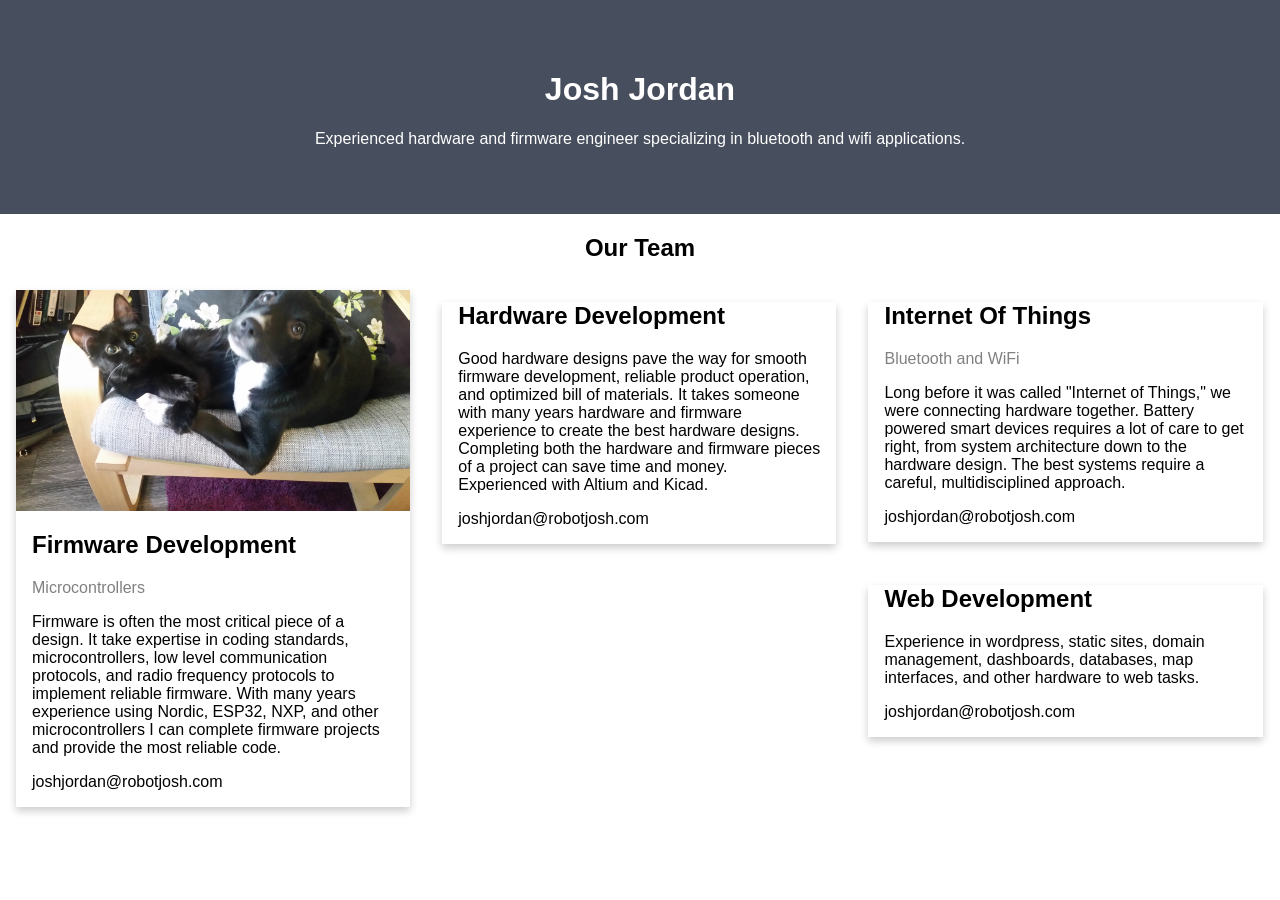
==== index.html @ 79bacc0a "removed duplicate images" ====
<html>
<style>

body {
  font-family: Arial, Helvetica, sans-serif;
  margin: 0;
}

html {
  box-sizing: border-box;
}

*, *:before, *:after {
  box-sizing: inherit;
}

.column {
  float: left;
  width: 33.3%;
  margin-bottom: 16px;
  padding: 0 8px;
}

.card {
  box-shadow: 0 4px 8px 0 rgba(0, 0, 0, 0.2);
  margin: 8px;
}


.about-section {
  padding: 50px;
  text-align: center;
  background-color: #474e5d;
  color: white;
}

.container {
  padding: 0 16px;
}

.container::after, .row::after {
  content: "";
  clear: both;
  display: table;
}

.title {
  color: grey;
}

.button {
  border: none;
  outline: 0;
  display: inline-block;
  padding: 8px;
  color: white;
  background-color: #000;
  text-align: center;
  cursor: pointer;
  width: 100%;
}

.button:hover {
  background-color: #555;
}

@media screen and (max-width: 650px) {
  .column {
    width: 100%;
    display: block;
  }
}
</style>
	<header>
		<title>robotjosh website</title>
	</header>	
	<body>
		<div class="about-section">
			<h1>Josh Jordan</h1>
			<p>Experienced hardware and firmware engineer specializing in bluetooth and wifi applications.</p>
		</div>

		<h2 style="text-align:center">Our Team</h2>
		<div class="row">
			<div class="column">
				<div class="card">
					<img src="/hazgret.jpeg" alt="Jane" style="width:100%">
					<div class="container">
						<h2>Firmware Development</h2>
						<p class="title">Microcontrollers</p>
						<p>Firmware is often the most critical piece of a design. It take expertise in coding standards, microcontrollers, low level communication protocols, and radio frequency protocols to implement reliable firmware. With many years experience using Nordic, ESP32, NXP, and other microcontrollers I can complete firmware projects and provide the most reliable code.</p>
						<p>joshjordan@robotjosh.com</p>
					</div>
				</div>
			</div>

			<div class="column">
				<div class="card">
					<div class="container">
						<h2>Hardware Development</h2>
						<p class="title"></p>
						<p>Good hardware designs pave the way for smooth firmware development, reliable product operation, and optimized bill of materials.  It takes someone with many years hardware and firmware experience to create the best hardware designs.  Completing both the hardware and firmware pieces of a project can save time and money.  Experienced with Altium and Kicad.</p>
						<p>joshjordan@robotjosh.com</p>
					</div>
				</div>
			</div>

			<div class="column">
				<div class="card">
					<div class="container">
						<h2>Internet Of Things</h2>
						<p class="title">Bluetooth and WiFi</p>
						<p>Long before it was called "Internet of Things," we were connecting hardware together.  Battery powered smart devices requires a lot of care to get right, from system architecture down to the hardware design. The best systems require a careful, multidisciplined approach.</p>
						<p>joshjordan@robotjosh.com</p>
					</div>
				</div>
			</div>

			<div class="column">
				<div class="card">
					<div class="container">
						<h2>Web Development</h2>
						<p>Experience in wordpress, static sites, domain management, dashboards, databases, map interfaces, and other hardware to web tasks.</p>
						<p>joshjordan@robotjosh.com</p>
					</div>
				</div>
			</div>

		</div>
	</body>
</html>
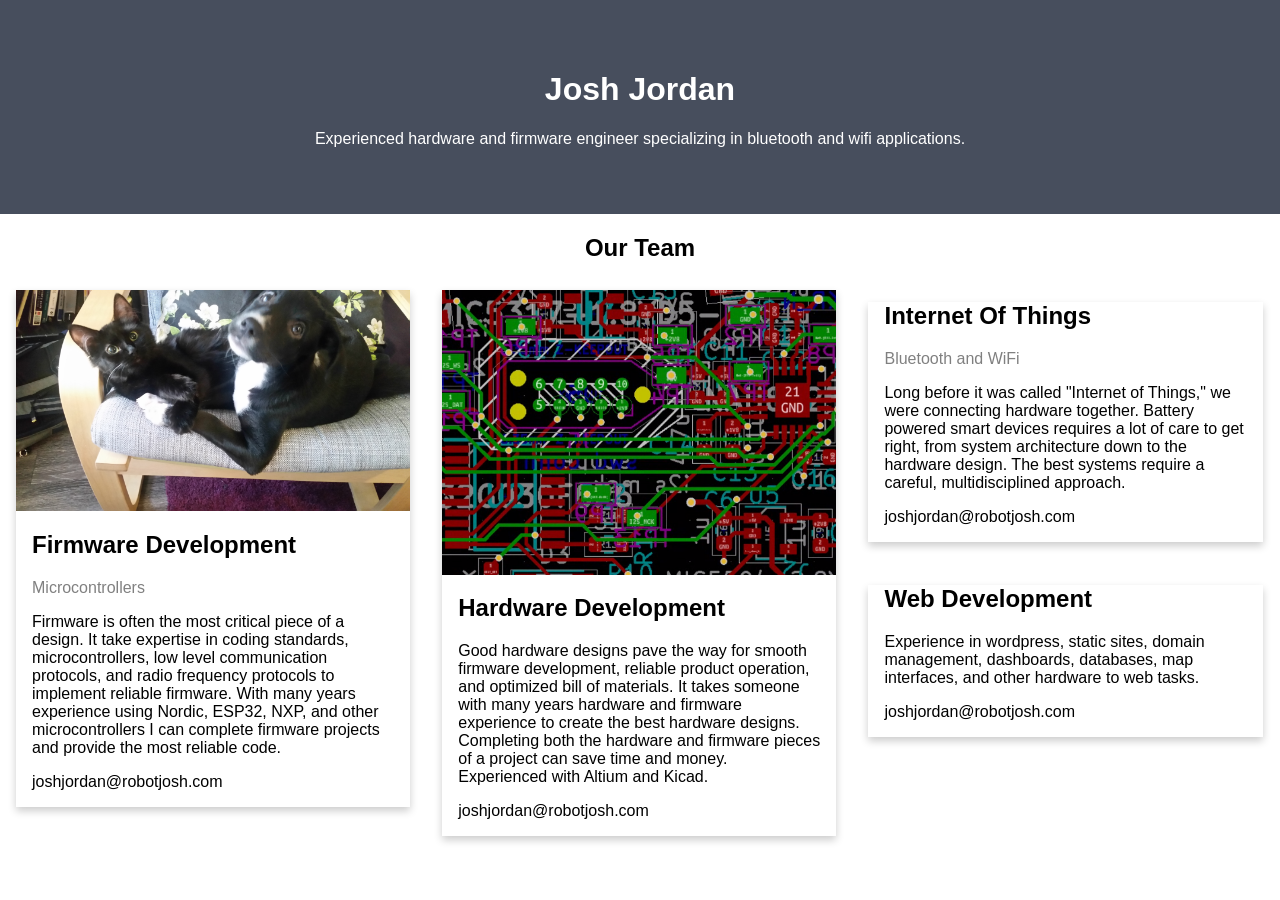
==== commit fb7f0782: "addex circuit png" ====
--- a/index.html
+++ b/index.html
@@ -84,7 +84,7 @@
 		<div class="row">
 			<div class="column">
 				<div class="card">
-					<img src="/hazgret.jpeg" alt="Jane" style="width:100%">
+					<img src="/hazgret.jpeg" alt="animals" style="width:100%">
 					<div class="container">
 						<h2>Firmware Development</h2>
 						<p class="title">Microcontrollers</p>
@@ -96,6 +96,7 @@
 
 			<div class="column">
 				<div class="card">
+					<img src="/circuit.png" alt="circuit" style="width:100%">
 					<div class="container">
 						<h2>Hardware Development</h2>
 						<p class="title"></p>
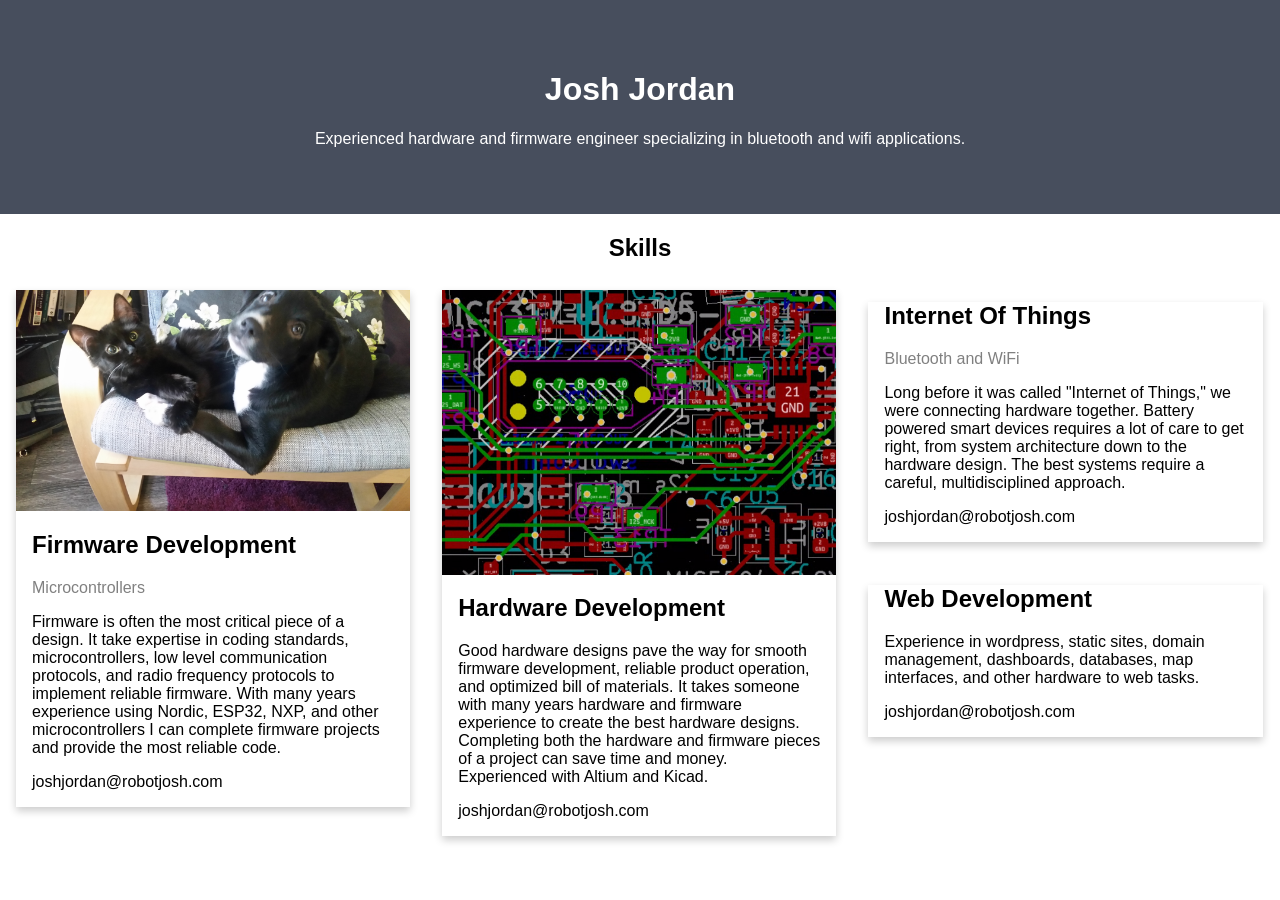
==== commit 41ab69a1: "changed our team to skills" ====
--- a/index.html
+++ b/index.html
@@ -80,7 +80,7 @@
 			<p>Experienced hardware and firmware engineer specializing in bluetooth and wifi applications.</p>
 		</div>
 
-		<h2 style="text-align:center">Our Team</h2>
+		<h2 style="text-align:center">Skills</h2>
 		<div class="row">
 			<div class="column">
 				<div class="card">
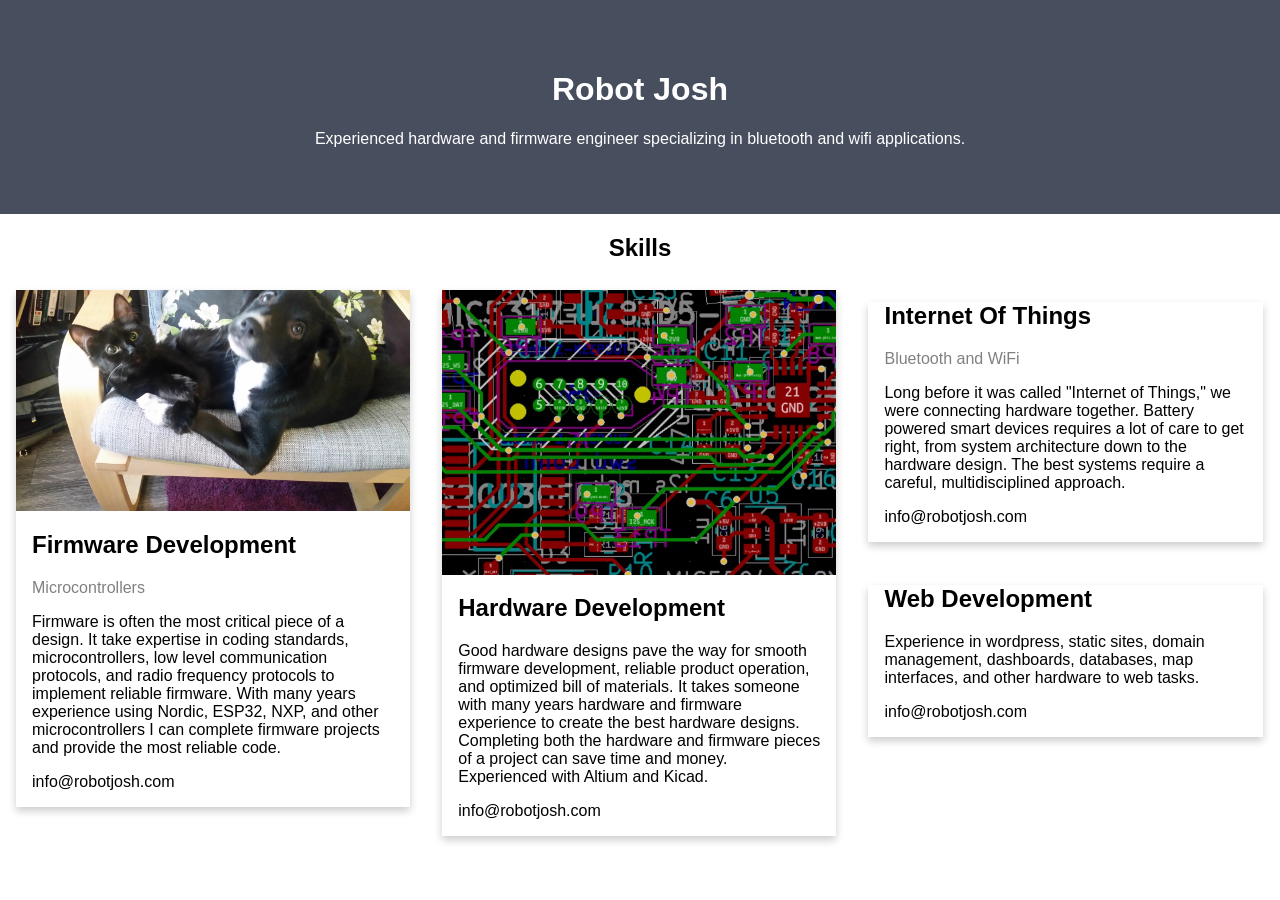
==== commit 59138ec7: "Update index.html" ====
--- a/index.html
+++ b/index.html
@@ -76,7 +76,7 @@
 	</header>	
 	<body>
 		<div class="about-section">
-			<h1>Josh Jordan</h1>
+			<h1>Robot Josh</h1>
 			<p>Experienced hardware and firmware engineer specializing in bluetooth and wifi applications.</p>
 		</div>
 
@@ -89,7 +89,7 @@
 						<h2>Firmware Development</h2>
 						<p class="title">Microcontrollers</p>
 						<p>Firmware is often the most critical piece of a design. It take expertise in coding standards, microcontrollers, low level communication protocols, and radio frequency protocols to implement reliable firmware. With many years experience using Nordic, ESP32, NXP, and other microcontrollers I can complete firmware projects and provide the most reliable code.</p>
-						<p>joshjordan@robotjosh.com</p>
+						<p>info@robotjosh.com</p>
 					</div>
 				</div>
 			</div>
@@ -101,7 +101,7 @@
 						<h2>Hardware Development</h2>
 						<p class="title"></p>
 						<p>Good hardware designs pave the way for smooth firmware development, reliable product operation, and optimized bill of materials.  It takes someone with many years hardware and firmware experience to create the best hardware designs.  Completing both the hardware and firmware pieces of a project can save time and money.  Experienced with Altium and Kicad.</p>
-						<p>joshjordan@robotjosh.com</p>
+						<p>info@robotjosh.com</p>
 					</div>
 				</div>
 			</div>
@@ -112,7 +112,7 @@
 						<h2>Internet Of Things</h2>
 						<p class="title">Bluetooth and WiFi</p>
 						<p>Long before it was called "Internet of Things," we were connecting hardware together.  Battery powered smart devices requires a lot of care to get right, from system architecture down to the hardware design. The best systems require a careful, multidisciplined approach.</p>
-						<p>joshjordan@robotjosh.com</p>
+						<p>info@robotjosh.com</p>
 					</div>
 				</div>
 			</div>
@@ -122,7 +122,7 @@
 					<div class="container">
 						<h2>Web Development</h2>
 						<p>Experience in wordpress, static sites, domain management, dashboards, databases, map interfaces, and other hardware to web tasks.</p>
-						<p>joshjordan@robotjosh.com</p>
+						<p>info@robotjosh.com</p>
 					</div>
 				</div>
 			</div>
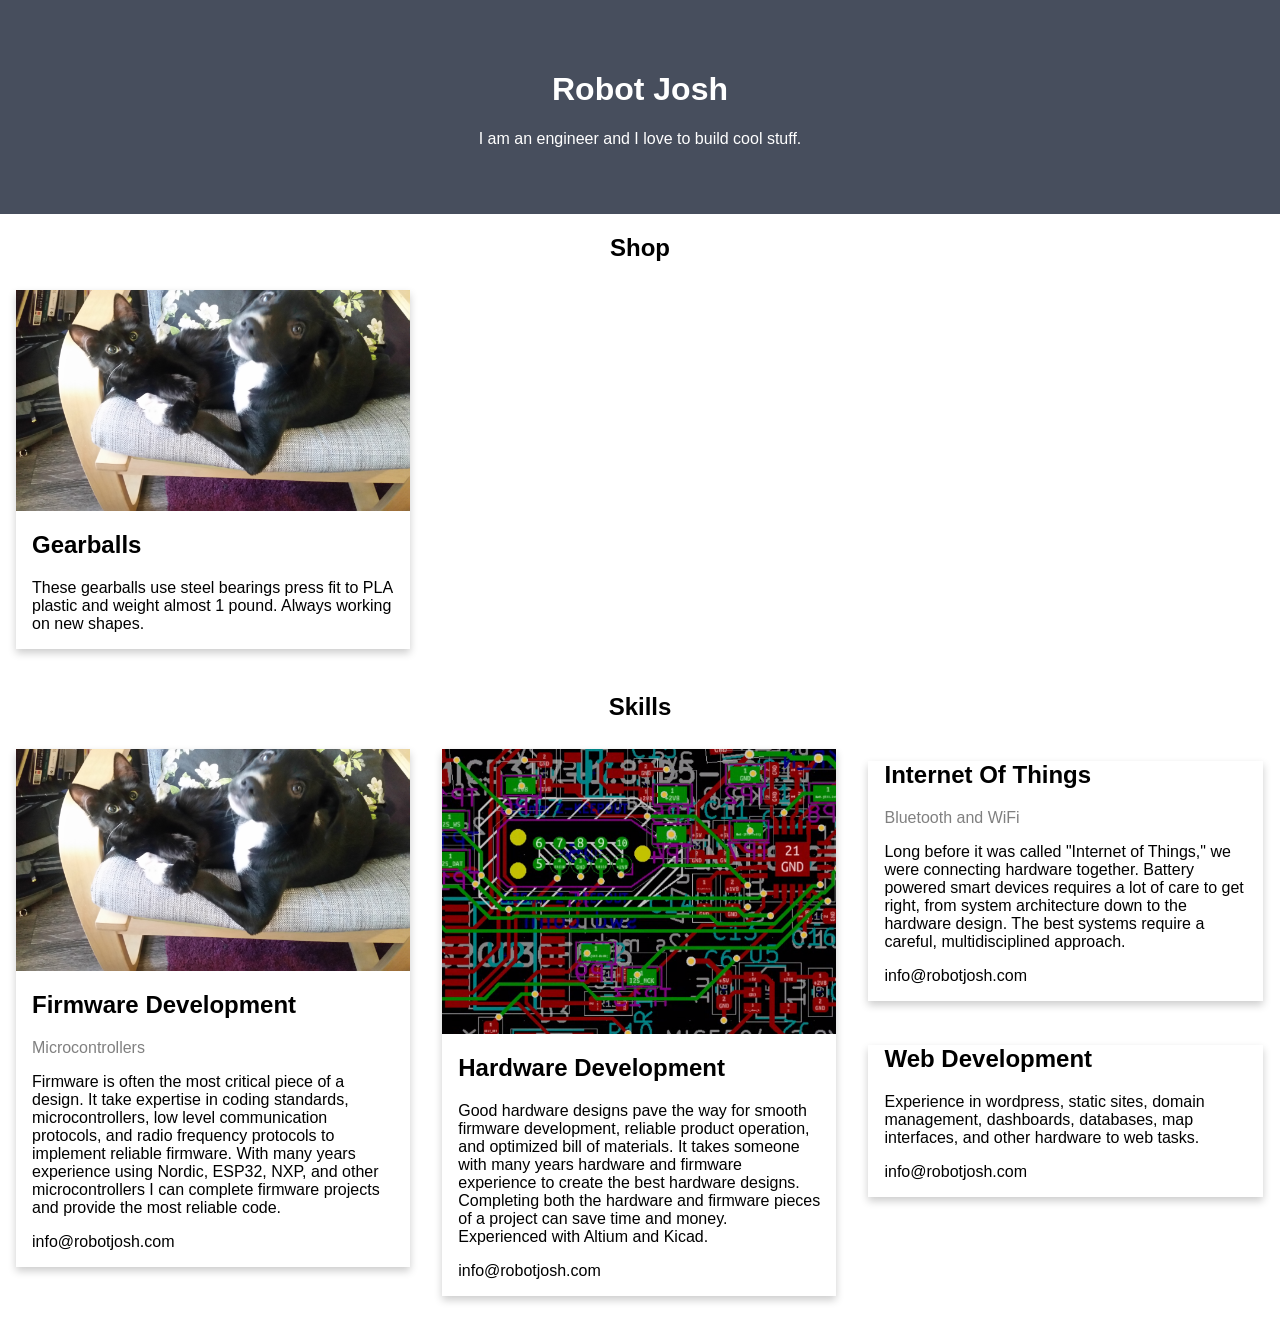
==== commit 6de76118: "Update index.html" ====
--- a/index.html
+++ b/index.html
@@ -77,9 +77,20 @@
 	<body>
 		<div class="about-section">
 			<h1>Robot Josh</h1>
-			<p>Experienced hardware and firmware engineer specializing in bluetooth and wifi applications.</p>
+			<p>I am an engineer and I love to build cool stuff.</p>
 		</div>
-
+		<h2 style="text-align:center">Shop</h2>
+		<div class="row">
+			<div class="column">
+				<div class="card">
+					<img src="/hazgret.jpeg" alt="gearball" style="width:100%">
+					<div class="container">
+						<h2>Gearballs</h2>
+						<p>These gearballs use steel bearings press fit to PLA plastic and weight almost 1 pound. Always working on new shapes.</p>
+					</div>
+				</div>
+			</div>
+		</div>
 		<h2 style="text-align:center">Skills</h2>
 		<div class="row">
 			<div class="column">
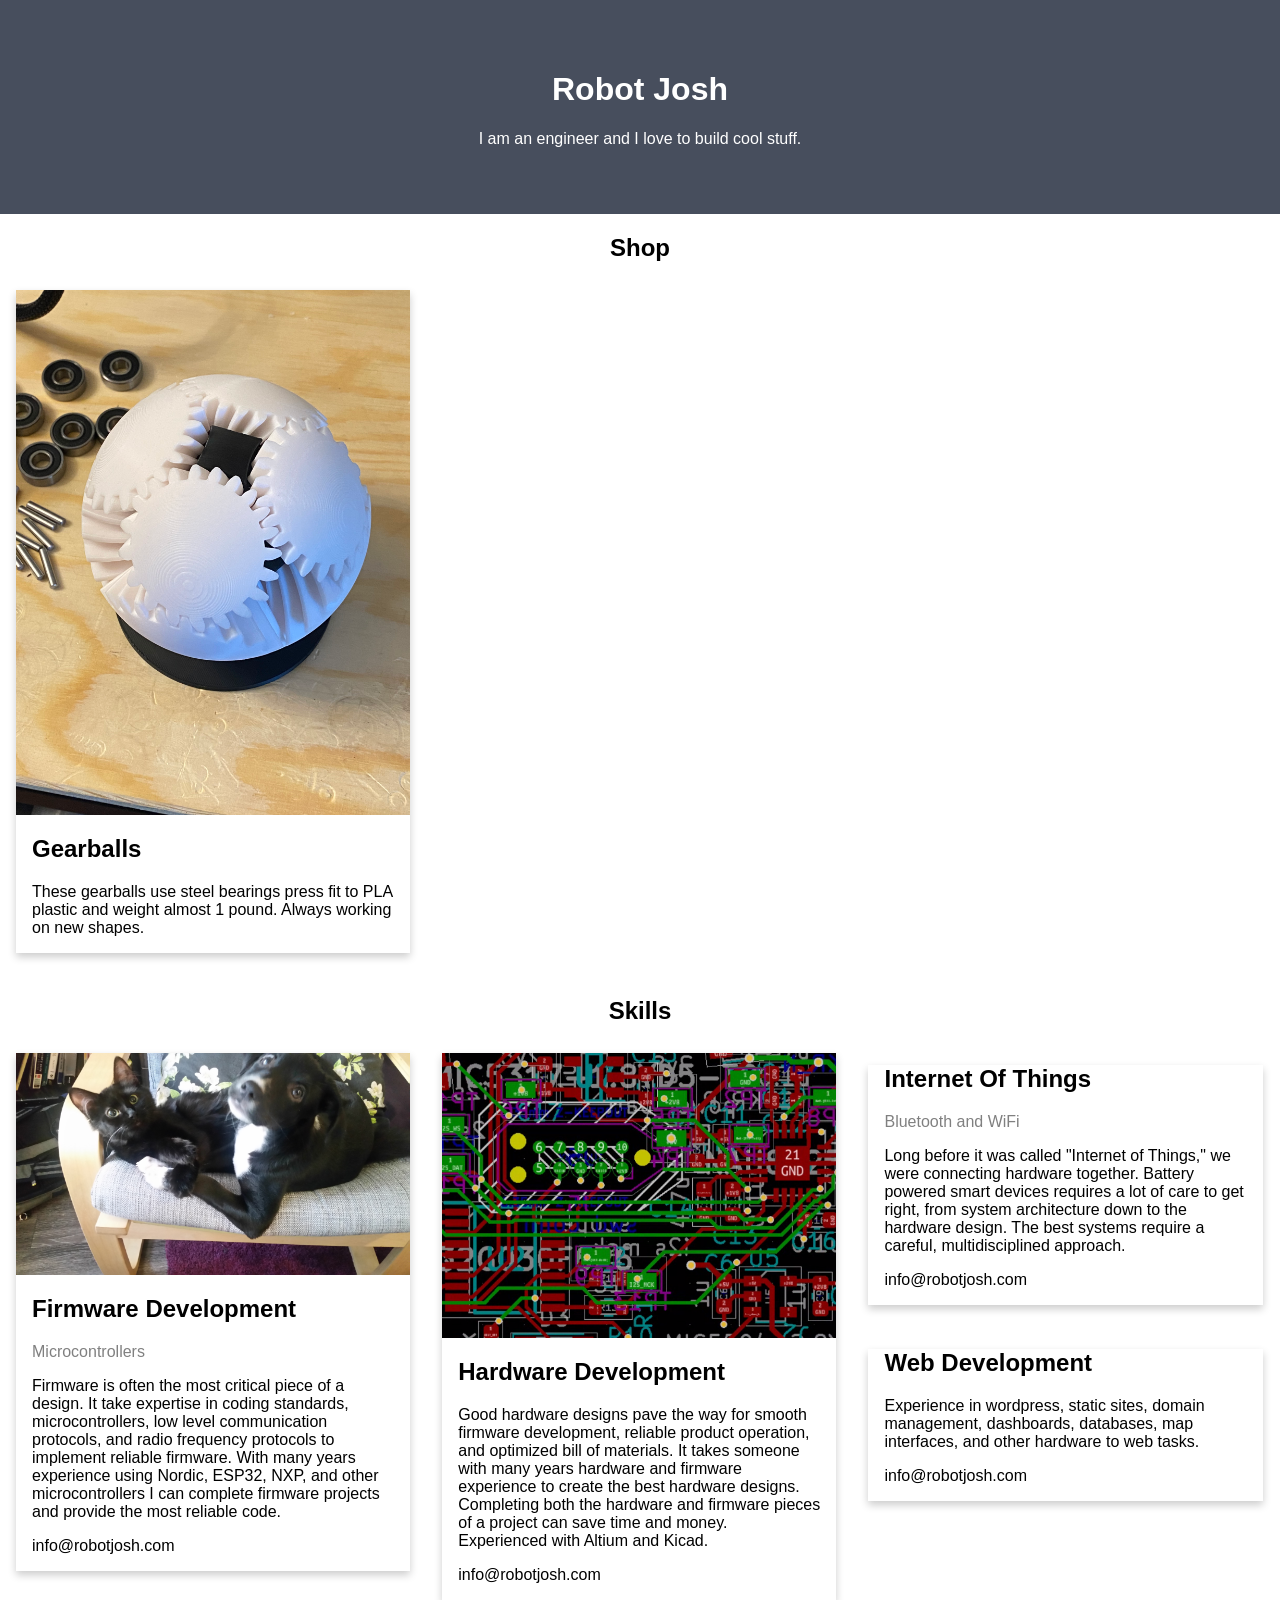
==== commit 57d6f326: "Update index.html" ====
--- a/index.html
+++ b/index.html
@@ -83,7 +83,7 @@
 		<div class="row">
 			<div class="column">
 				<div class="card">
-					<img src="/hazgret.jpeg" alt="gearball" style="width:100%">
+					<img src="/plaingearball.jpeg" alt="gearball" style="width:100%">
 					<div class="container">
 						<h2>Gearballs</h2>
 						<p>These gearballs use steel bearings press fit to PLA plastic and weight almost 1 pound. Always working on new shapes.</p>
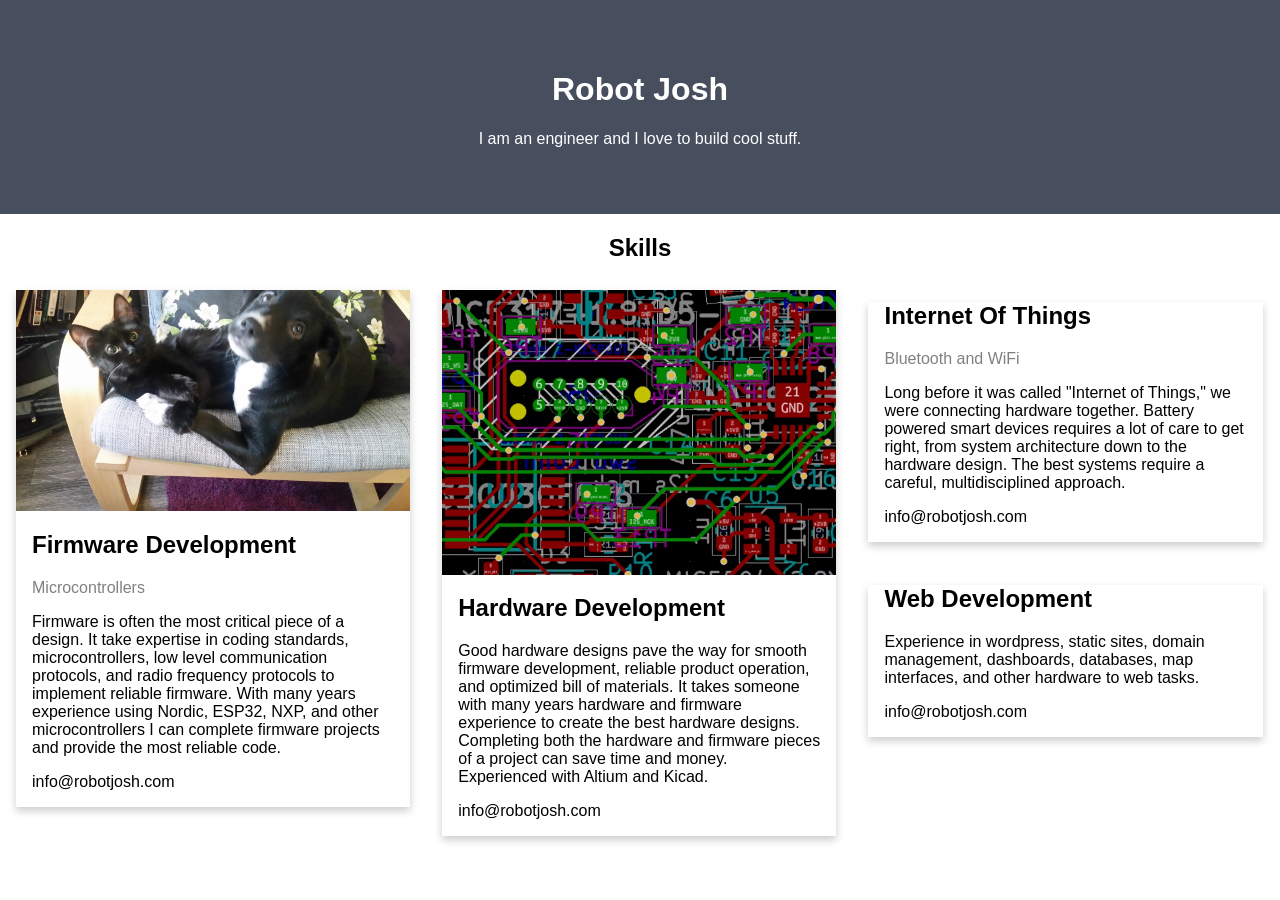
==== commit 4e6bb000: "Update index.html removed shot for now" ====
--- a/index.html
+++ b/index.html
@@ -79,18 +79,6 @@
 			<h1>Robot Josh</h1>
 			<p>I am an engineer and I love to build cool stuff.</p>
 		</div>
-		<h2 style="text-align:center">Shop</h2>
-		<div class="row">
-			<div class="column">
-				<div class="card">
-					<img src="/plaingearball.jpeg" alt="gearball" style="width:100%">
-					<div class="container">
-						<h2>Gearballs</h2>
-						<p>These gearballs use steel bearings press fit to PLA plastic and weight almost 1 pound. Always working on new shapes.</p>
-					</div>
-				</div>
-			</div>
-		</div>
 		<h2 style="text-align:center">Skills</h2>
 		<div class="row">
 			<div class="column">
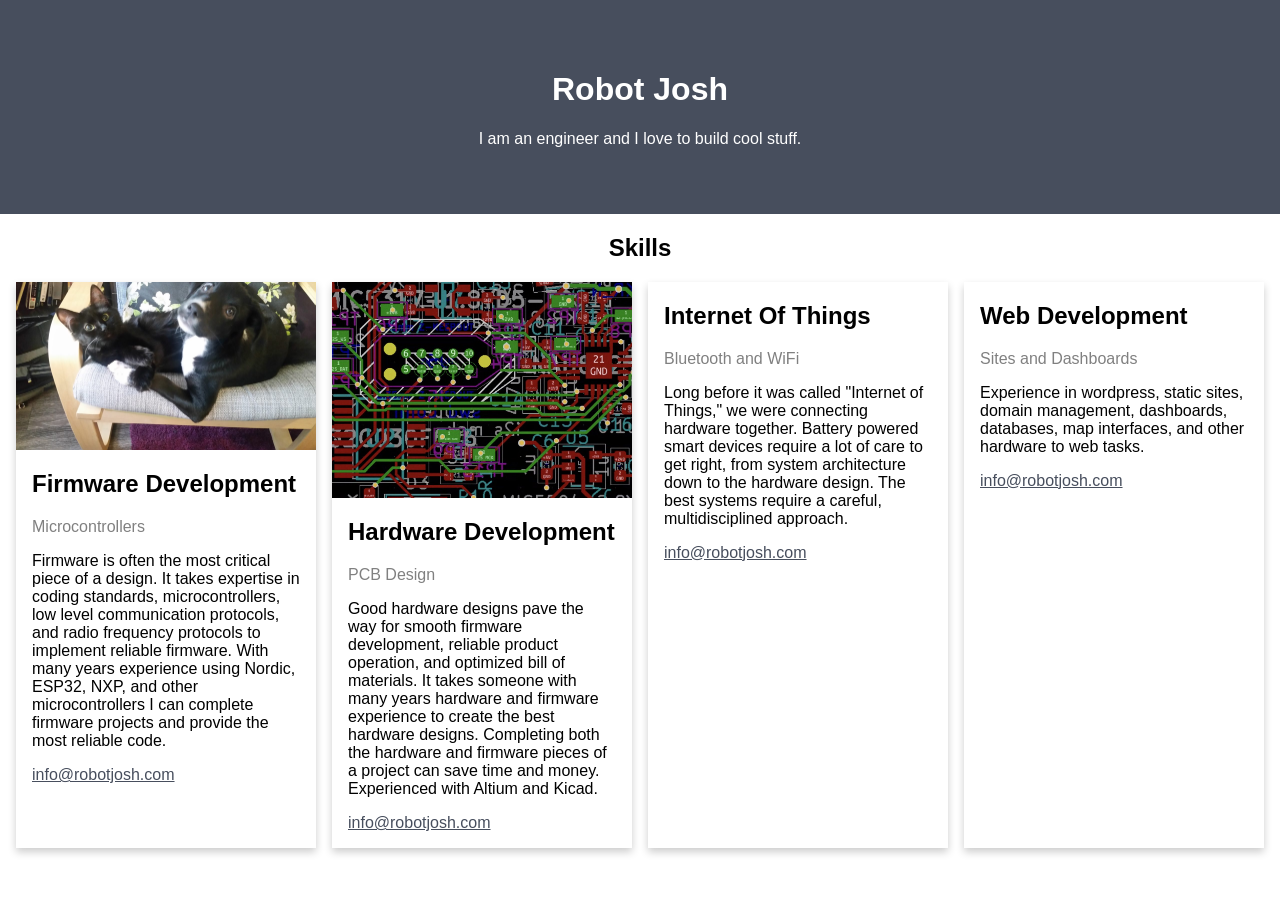
==== commit 3048b374: "Fix HTML structure, mobile layout, and image weight - Add doctype, head, charset and viewport metas " ====
--- a/index.html
+++ b/index.html
@@ -1,6 +1,16 @@
-<html>
-<style>
-
+<!DOCTYPE html>
+<html lang="en">
+<head>
+	<meta charset="utf-8">
+	<meta name="viewport" content="width=device-width, initial-scale=1">
+	<title>Robot Josh | Firmware, Hardware &amp; IoT Engineering</title>
+	<meta name="description" content="Robot Josh: engineer specializing in firmware, hardware design, IoT, and web development.">
+	<meta property="og:title" content="Robot Josh">
+	<meta property="og:description" content="I am an engineer and I love to build cool stuff.">
+	<meta property="og:type" content="website">
+	<meta property="og:url" content="https://robotjosh.com/">
+	<meta property="og:image" content="https://robotjosh.com/circuit.jpeg">
+	<style>
 body {
   font-family: Arial, Helvetica, sans-serif;
   margin: 0;
@@ -14,18 +24,22 @@
   box-sizing: inherit;
 }
 
-.column {
-  float: left;
-  width: 33.3%;
-  margin-bottom: 16px;
-  padding: 0 8px;
+.row {
+  display: grid;
+  grid-template-columns: repeat(auto-fit, minmax(260px, 1fr));
+  gap: 16px;
+  padding: 0 16px 16px;
 }
 
 .card {
   box-shadow: 0 4px 8px 0 rgba(0, 0, 0, 0.2);
-  margin: 8px;
 }
 
+.card img {
+  display: block;
+  width: 100%;
+  height: auto;
+}
 
 .about-section {
   padding: 50px;
@@ -38,94 +52,61 @@
   padding: 0 16px;
 }
 
-.container::after, .row::after {
-  content: "";
-  clear: both;
-  display: table;
-}
-
 .title {
   color: grey;
 }
 
-.button {
-  border: none;
-  outline: 0;
-  display: inline-block;
-  padding: 8px;
-  color: white;
-  background-color: #000;
-  text-align: center;
-  cursor: pointer;
-  width: 100%;
+a {
+  color: #474e5d;
 }
-
-.button:hover {
-  background-color: #555;
-}
-
-@media screen and (max-width: 650px) {
-  .column {
-    width: 100%;
-    display: block;
-  }
-}
-</style>
-	<header>
-		<title>robotjosh website</title>
-	</header>	
-	<body>
-		<div class="about-section">
-			<h1>Robot Josh</h1>
-			<p>I am an engineer and I love to build cool stuff.</p>
-		</div>
+	</style>
+</head>
+<body>
+	<header class="about-section">
+		<h1>Robot Josh</h1>
+		<p>I am an engineer and I love to build cool stuff.</p>
+	</header>
+	<main>
 		<h2 style="text-align:center">Skills</h2>
 		<div class="row">
-			<div class="column">
-				<div class="card">
-					<img src="/hazgret.jpeg" alt="animals" style="width:100%">
-					<div class="container">
-						<h2>Firmware Development</h2>
-						<p class="title">Microcontrollers</p>
-						<p>Firmware is often the most critical piece of a design. It take expertise in coding standards, microcontrollers, low level communication protocols, and radio frequency protocols to implement reliable firmware. With many years experience using Nordic, ESP32, NXP, and other microcontrollers I can complete firmware projects and provide the most reliable code.</p>
-						<p>info@robotjosh.com</p>
-					</div>
+			<div class="card">
+				<img src="/hazgret.jpeg" alt="A black kitten and puppy lounging on a chair" width="1200" height="675" loading="lazy">
+				<div class="container">
+					<h2>Firmware Development</h2>
+					<p class="title">Microcontrollers</p>
+					<p>Firmware is often the most critical piece of a design. It takes expertise in coding standards, microcontrollers, low level communication protocols, and radio frequency protocols to implement reliable firmware. With many years experience using Nordic, ESP32, NXP, and other microcontrollers I can complete firmware projects and provide the most reliable code.</p>
+					<p><a href="mailto:info@robotjosh.com">info@robotjosh.com</a></p>
 				</div>
 			</div>
 
-			<div class="column">
-				<div class="card">
-					<img src="/circuit.png" alt="circuit" style="width:100%">
-					<div class="container">
-						<h2>Hardware Development</h2>
-						<p class="title"></p>
-						<p>Good hardware designs pave the way for smooth firmware development, reliable product operation, and optimized bill of materials.  It takes someone with many years hardware and firmware experience to create the best hardware designs.  Completing both the hardware and firmware pieces of a project can save time and money.  Experienced with Altium and Kicad.</p>
-						<p>info@robotjosh.com</p>
-					</div>
+			<div class="card">
+				<img src="/circuit.jpeg" alt="Close-up of a printed circuit board layout" width="1171" height="846" loading="lazy">
+				<div class="container">
+					<h2>Hardware Development</h2>
+					<p class="title">PCB Design</p>
+					<p>Good hardware designs pave the way for smooth firmware development, reliable product operation, and optimized bill of materials. It takes someone with many years hardware and firmware experience to create the best hardware designs. Completing both the hardware and firmware pieces of a project can save time and money. Experienced with Altium and Kicad.</p>
+					<p><a href="mailto:info@robotjosh.com">info@robotjosh.com</a></p>
 				</div>
 			</div>
 
-			<div class="column">
-				<div class="card">
-					<div class="container">
-						<h2>Internet Of Things</h2>
-						<p class="title">Bluetooth and WiFi</p>
-						<p>Long before it was called "Internet of Things," we were connecting hardware together.  Battery powered smart devices requires a lot of care to get right, from system architecture down to the hardware design. The best systems require a careful, multidisciplined approach.</p>
-						<p>info@robotjosh.com</p>
-					</div>
+			<div class="card">
+				<div class="container">
+					<h2>Internet Of Things</h2>
+					<p class="title">Bluetooth and WiFi</p>
+					<p>Long before it was called "Internet of Things," we were connecting hardware together. Battery powered smart devices require a lot of care to get right, from system architecture down to the hardware design. The best systems require a careful, multidisciplined approach.</p>
+					<p><a href="mailto:info@robotjosh.com">info@robotjosh.com</a></p>
 				</div>
 			</div>
 
-			<div class="column">
-				<div class="card">
-					<div class="container">
-						<h2>Web Development</h2>
-						<p>Experience in wordpress, static sites, domain management, dashboards, databases, map interfaces, and other hardware to web tasks.</p>
-						<p>info@robotjosh.com</p>
-					</div>
+			<div class="card">
+				<div class="container">
+					<h2>Web Development</h2>
+					<p class="title">Sites and Dashboards</p>
+					<p>Experience in wordpress, static sites, domain management, dashboards, databases, map interfaces, and other hardware to web tasks.</p>
+					<p><a href="mailto:info@robotjosh.com">info@robotjosh.com</a></p>
 				</div>
 			</div>
-
 		</div>
-	</body>
+	</main>
+</body>
 </html>
